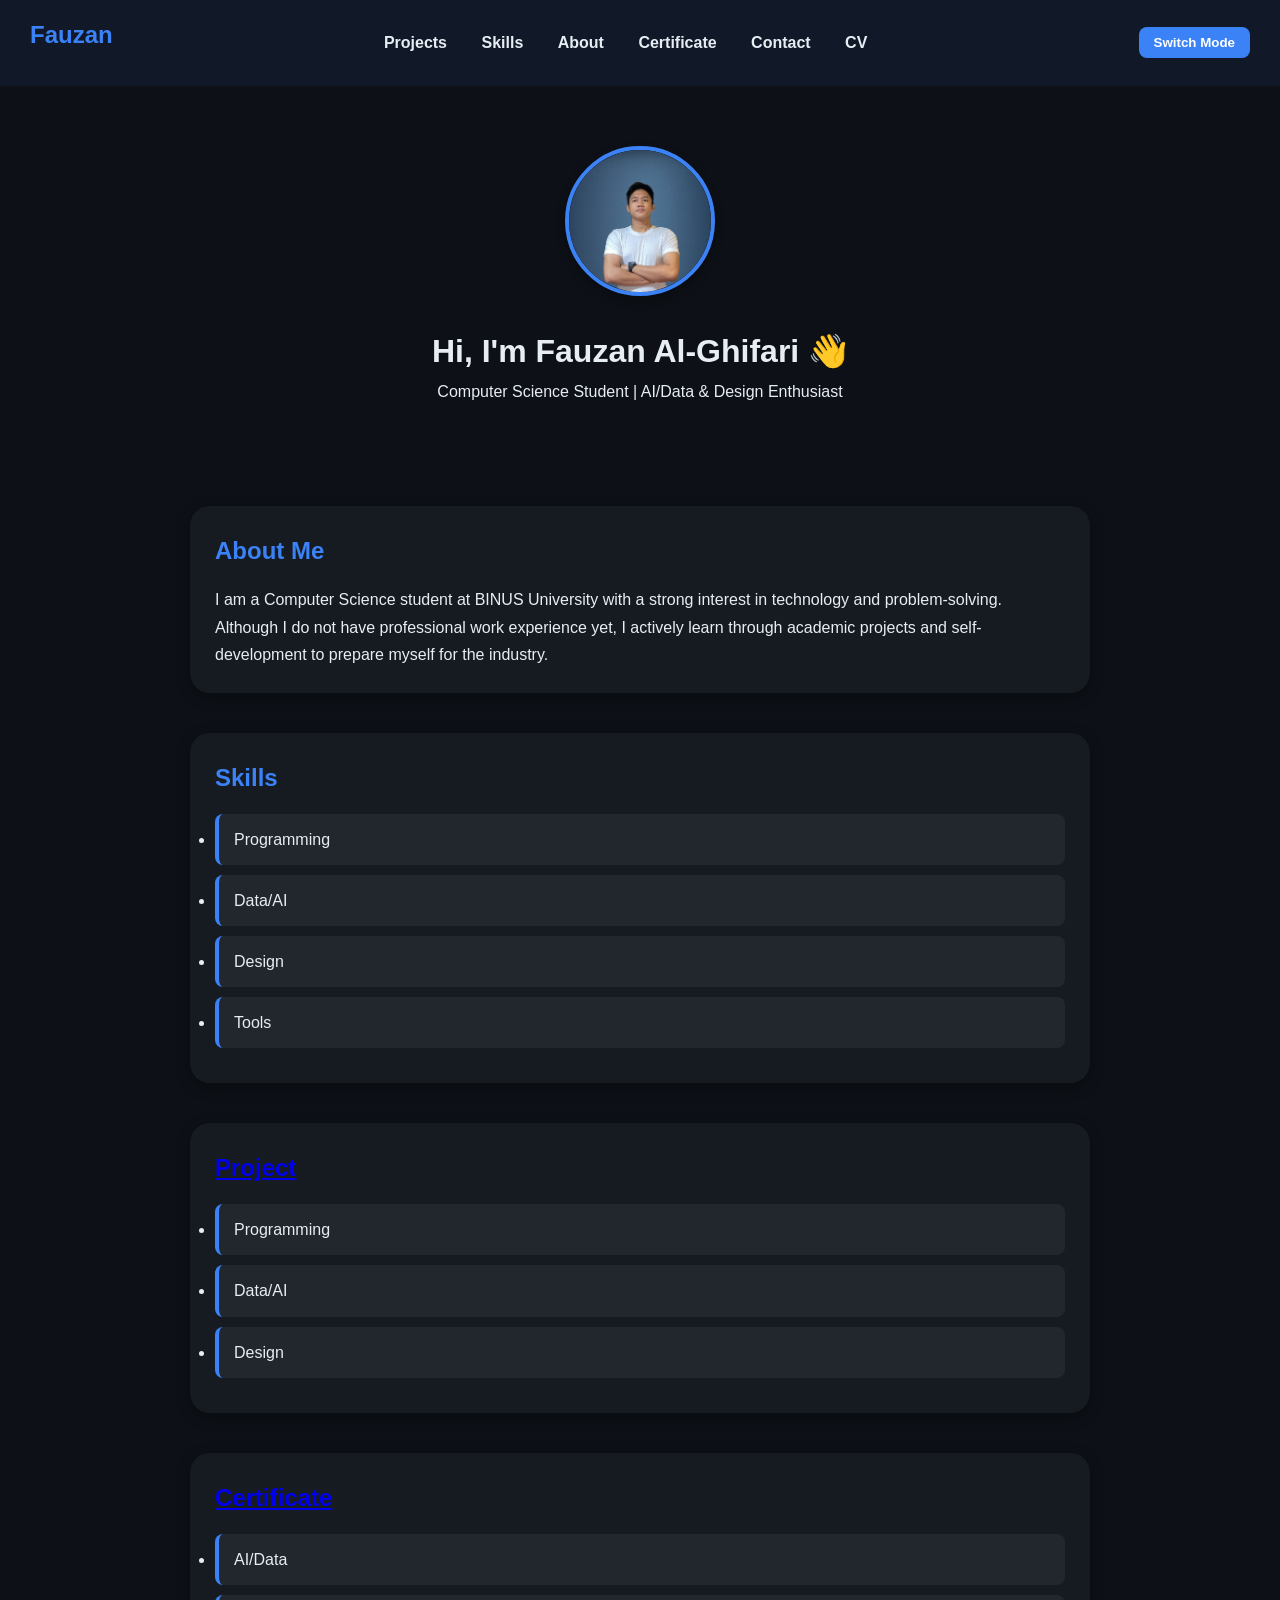
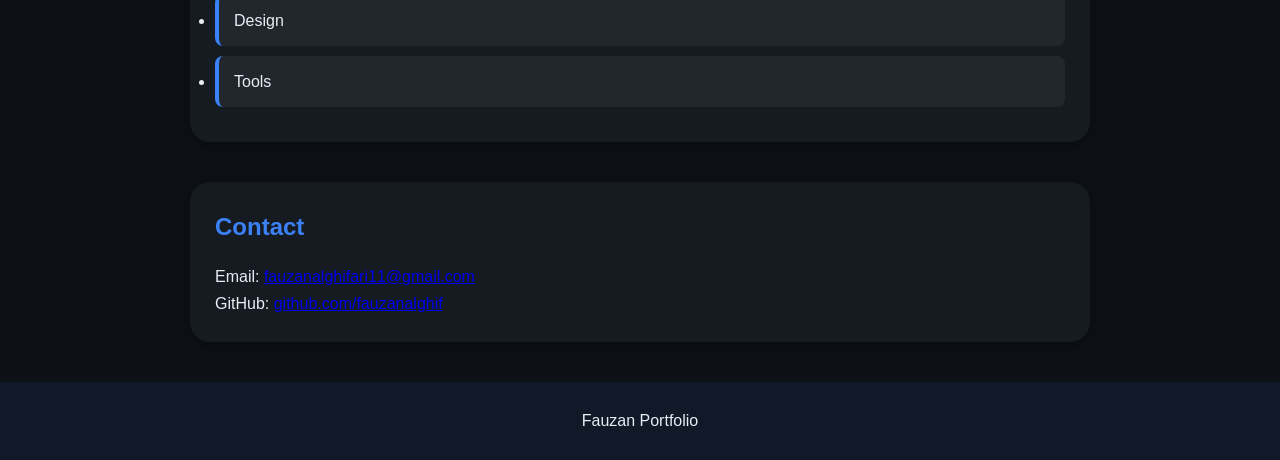
==== index.html @ c95a3c08 "Fix HTML formatting and structure" ====
<!DOCTYPE html>
<html lang="en">
  <head>
    <meta charset="UTF-8" />
    <meta name="viewport" content="width=device-width, initial-scale=1.0" />
    <title>Fauzan Portfolio</title>
    <link rel="stylesheet" href="style.css" />
    <script defer src="script.js"></script>
  </head>
  <body>
    <!-- NAVBAR -->
    <nav>
      <h2>Fauzan</h2>
      <div class="nav-links">
        <a href="#projects">Projects</a>
        <a href="#skills">Skills</a>
        <a href="#about">About</a>
        <a href="#certificate">Certificate</a>
        <a href="#contact">Contact</a>
        <a href="Fauzan Al-Ghifari CV.pdf" target="_blank">CV</a>
      </div>
      <button class="toggle-btn">Switch Mode</button>
    </nav>

    <!-- HEADER -->
    <header>
      <img src="profile.png" alt="Profile Photo" />
      <h1>Hi, I'm Fauzan Al-Ghifari 👋</h1>
      <p>Computer Science Student | AI/Data & Design Enthusiast</p>
    </header>
    
    <!-- ABOUT -->
    <section class="section" id="about">
      <h2>About Me</h2>
      <p>
        I am a Computer Science student at BINUS University with a strong interest in technology and problem-solving. Although I do not have professional work experience yet, I actively learn through academic projects and self-development to prepare myself for the industry.
      </p>
    </section>

 <!-- SKILLS -->
    <section class="section" id="skills">
      <h2>Skills</h2>
      <ul>
        <li>Programming</li>
        <li>Data/AI</li>
        <li>Design</li>
        <li>Tools</li>
      </ul>
    </section>
    
    <!-- PROJECTS -->
    <section class="section" id="projects">
      <h2>
        <a href="project.html">Project</a>
      </h2>
      <ul>
        <li>Programming</li>
        <li>Data/AI</li>
        <li>Design</li>
      </ul>
    </section>

    <!-- CERTIFICATE -->
    <section class="section" id="certificate">
      <h2>
        <a href="certificate.html">Certificate</a>
      </h2>
      <ul>
        <li>AI/Data</li>
        <li>Design</li>
        <li>Tools</li>
      </ul>
    </section>

    <!-- CONTACT -->
    <section class="section" id="contact">
      <h2>Contact</h2>
      <p>
        Email:
        <a href="mailto:fauzanalghifari11@gmail.com"
          >fauzanalghifari11@gmail.com</a
        >
      </p>
      <p>
        GitHub:
        <a href="https://github.com/fauzanalghif" target="_blank"
          >github.com/fauzanalghif</a
        >
      </p>
    </section>

    <footer>
      <p>Fauzan Portfolio</p>
    </footer>
  </body>
</html>
---- style.css ----
/* ===== VARIABLES ===== */
:root {
  --bg: #0d1117;
  --card: #161b22;
  --text: #e6edf3;
  --accent: #3b82f6;
  --nav-bg: #111827;
}

body.light-mode {
  --bg: #f5f7fb;
  --card: #ffffff;
  --text: #1b1f23;
  --accent: #0078d7;
  --nav-bg: #e2e8f0;
}

/* ===== GLOBAL ===== */
* {
  margin: 0;
  padding: 0;
  box-sizing: border-box;
  font-family: "Poppins", sans-serif;
}

body {
  background: var(--bg);
  color: var(--text);
  line-height: 1.7;
  transition: background 0.3s, color 0.3s;
}

/* ===== NAVBAR ===== */
nav {
  background: var(--nav-bg);
  padding: 15px 30px;
  display: flex;
  justify-content: space-between;
  align-items: center;
  position: sticky;
  top: 0;
  z-index: 10;
}

.nav-links a {
  color: var(--text);
  text-decoration: none;
  margin: 0 15px;
  font-weight: 600;
  transition: 0.2s;
}

.nav-links a:hover {
  color: var(--accent);
}

.toggle-btn {
  border: none;
  background: var(--accent);
  color: white;
  padding: 8px 15px;
  border-radius: 8px;
  cursor: pointer;
  font-weight: bold;
}

/* ===== HEADER ===== */
header {
  text-align: center;
  padding: 60px 20px;
}

header img {
  width: 150px;
  height: 150px;
  border-radius: 50%;
  border: 4px solid var(--accent);
  box-shadow: 0 4px 10px rgba(0, 0, 0, 0.4);
  margin-bottom: 20px;
}

/* ===== SECTIONS ===== */
.section {
  max-width: 900px;
  margin: 40px auto;
  padding: 25px;
  background: var(--card);
  border-radius: 20px;
  box-shadow: 0 4px 14px rgba(0, 0, 0, 0.4);
  animation: fadeUp 0.7s ease;
}

h2 {
  margin-bottom: 15px;
  color: var(--accent);
}

li {
  background: rgba(255, 255, 255, 0.05);
  margin: 10px 0;
  padding: 12px 15px;
  border-left: 4px solid var(--accent);
  border-radius: 8px;
}

@keyframes fadeUp {
  from {
    opacity: 0;
    transform: translateY(20px);
  }
  to {
    opacity: 1;
    transform: translateY(0);
  }
}

/* ===== FOOTER ===== */
footer {
  text-align: center;
  padding: 25px;
  margin-top: 40px;
  background: var(--nav-bg);
}

/* ===== RESPONSIVE ===== */
@media (max-width: 600px) {
  nav {
    flex-direction: column;
  }
  .nav-links {
    margin-top: 10px;
  }
}
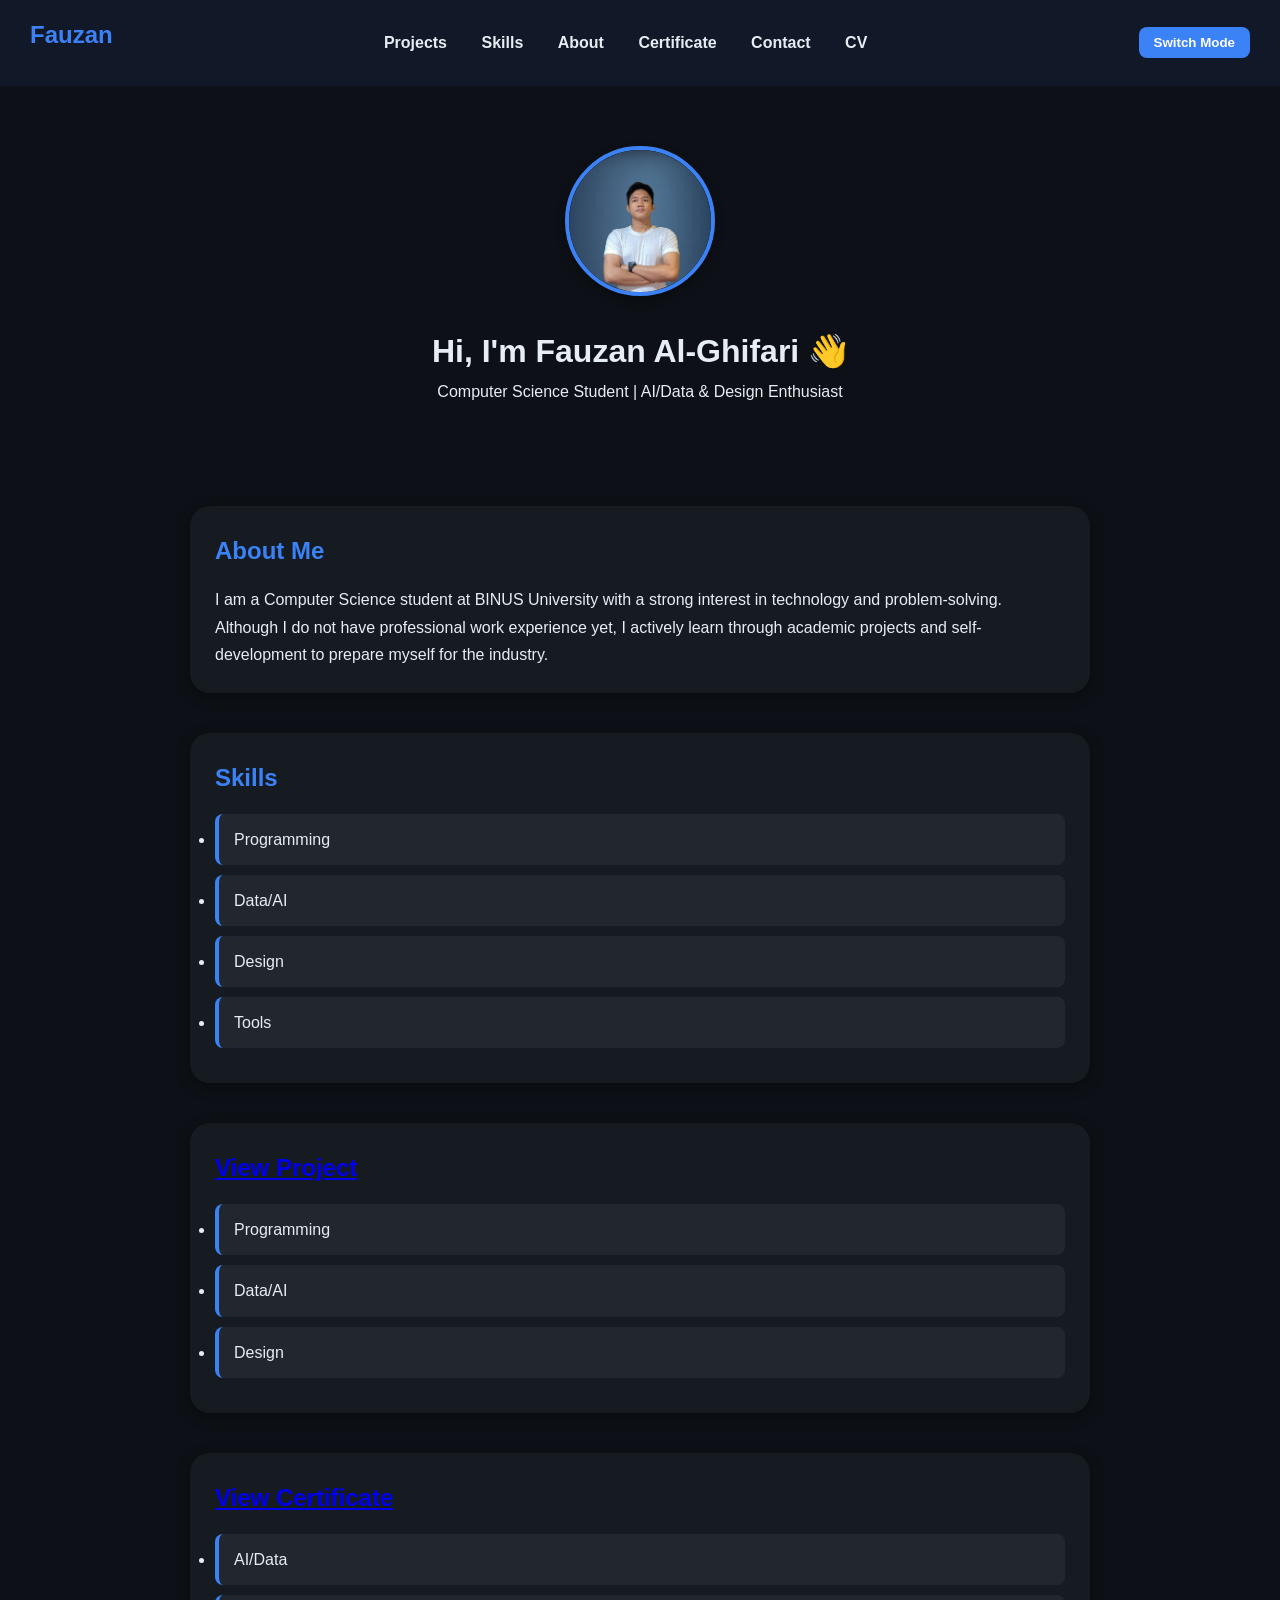
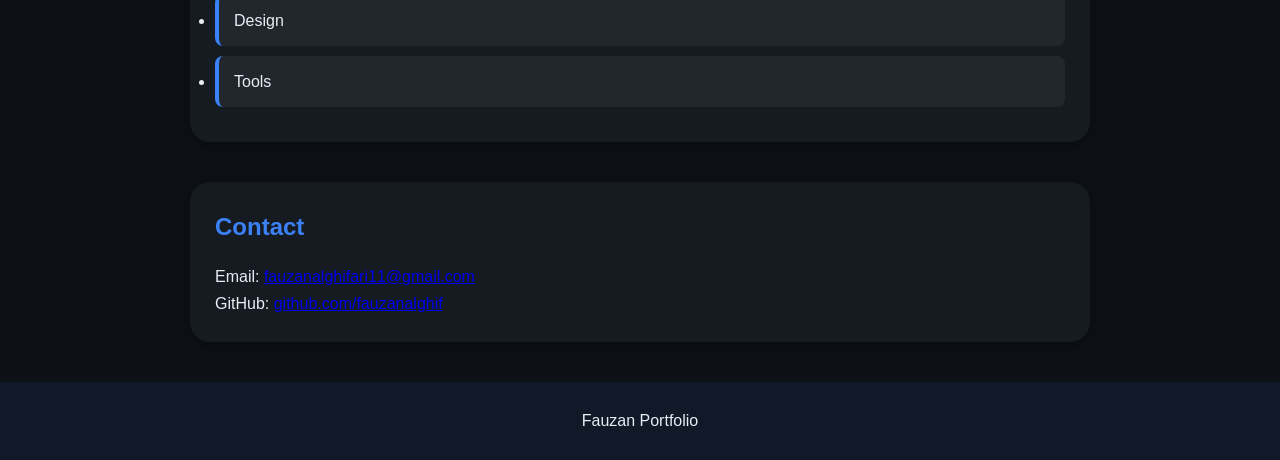
==== commit 7a10c96d: "Update index.html" ====
--- a/index.html
+++ b/index.html
@@ -51,7 +51,7 @@
     <!-- PROJECTS -->
     <section class="section" id="projects">
       <h2>
-        <a href="project.html">Project</a>
+        <a href="project.html" class="view-link">View Project</a>
       </h2>
       <ul>
         <li>Programming</li>
@@ -63,7 +63,7 @@
     <!-- CERTIFICATE -->
     <section class="section" id="certificate">
       <h2>
-        <a href="certificate.html">Certificate</a>
+        <a href="certificate.html" class="view-link">View Certificate</a>
       </h2>
       <ul>
         <li>AI/Data</li>
--- a/style.css
+++ b/style.css
@@ -95,6 +95,16 @@
   color: var(--accent);
 }
 
+/* link style */
+.section-link {
+  text-decoration: none;
+  color: var(--accent);
+}
+
+.section-link:hover {
+  opacity: 0.8;
+}
+
 li {
   background: rgba(255, 255, 255, 0.05);
   margin: 10px 0;
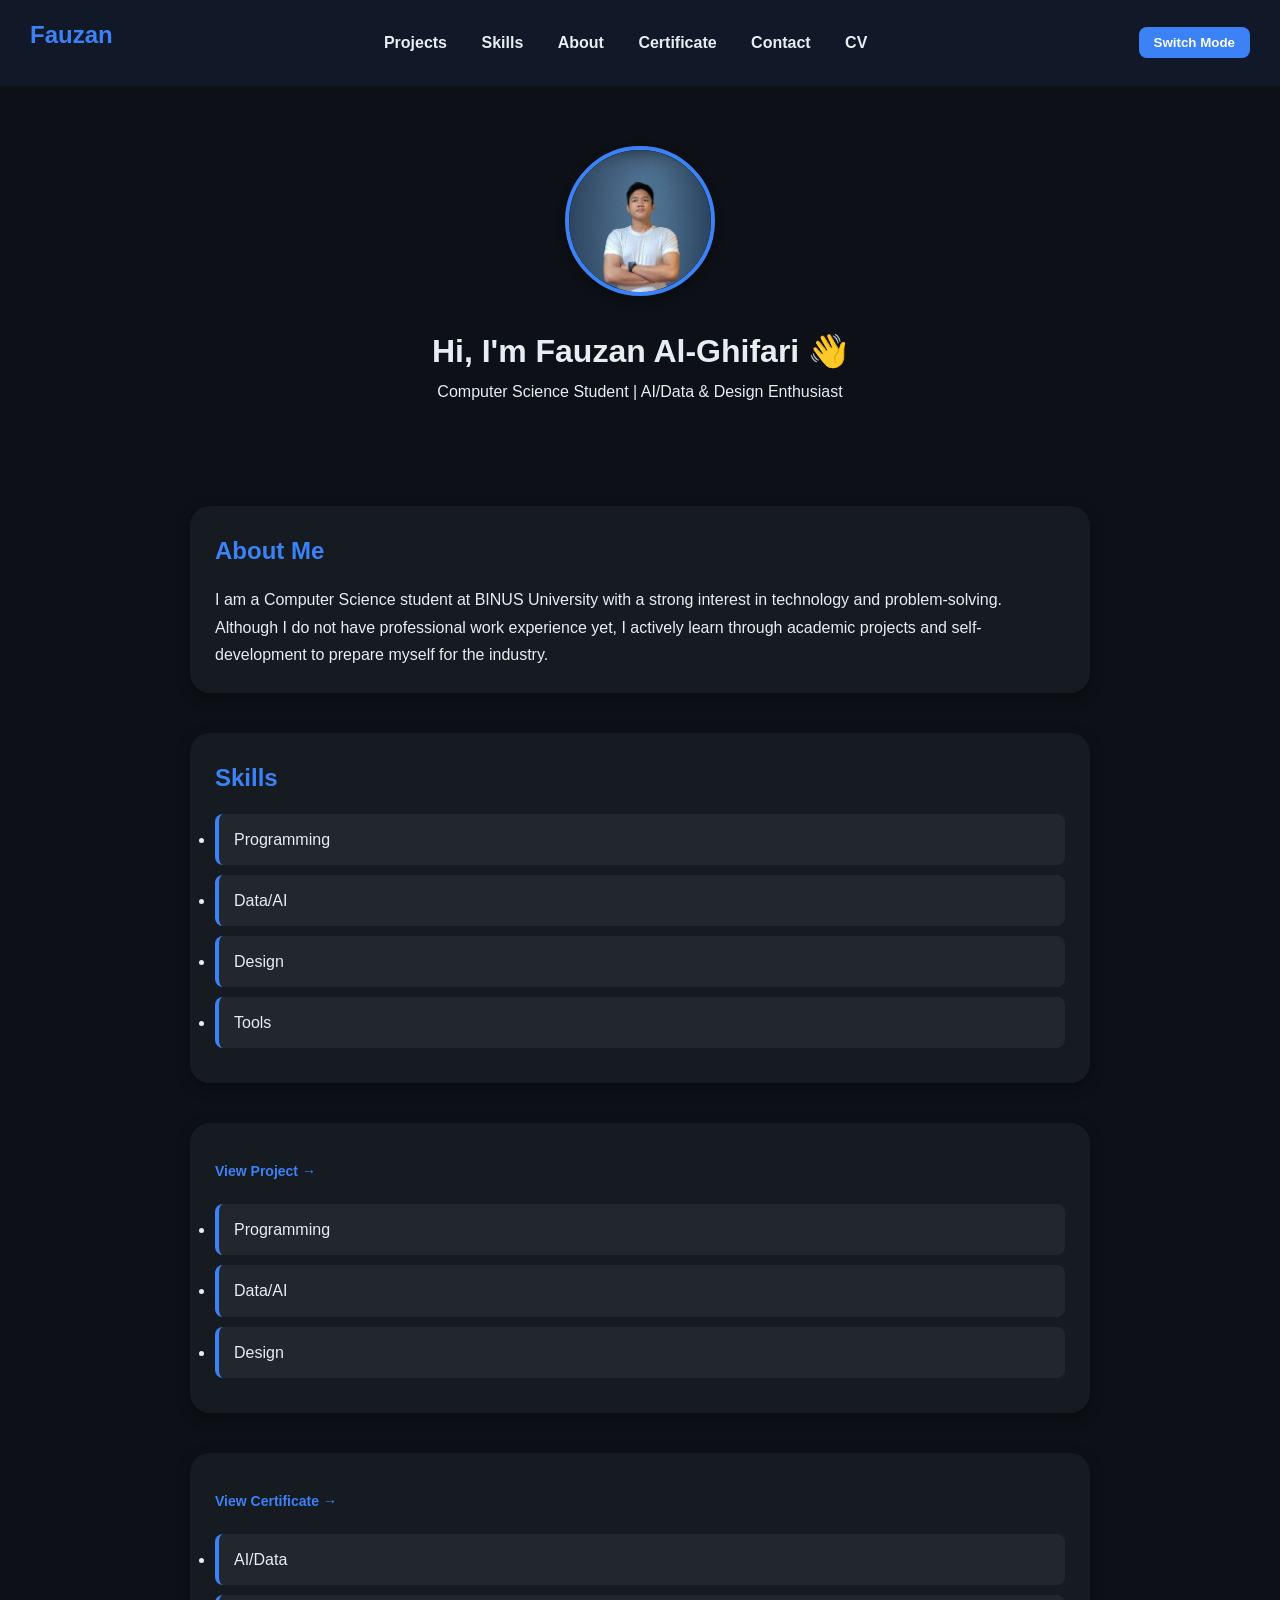
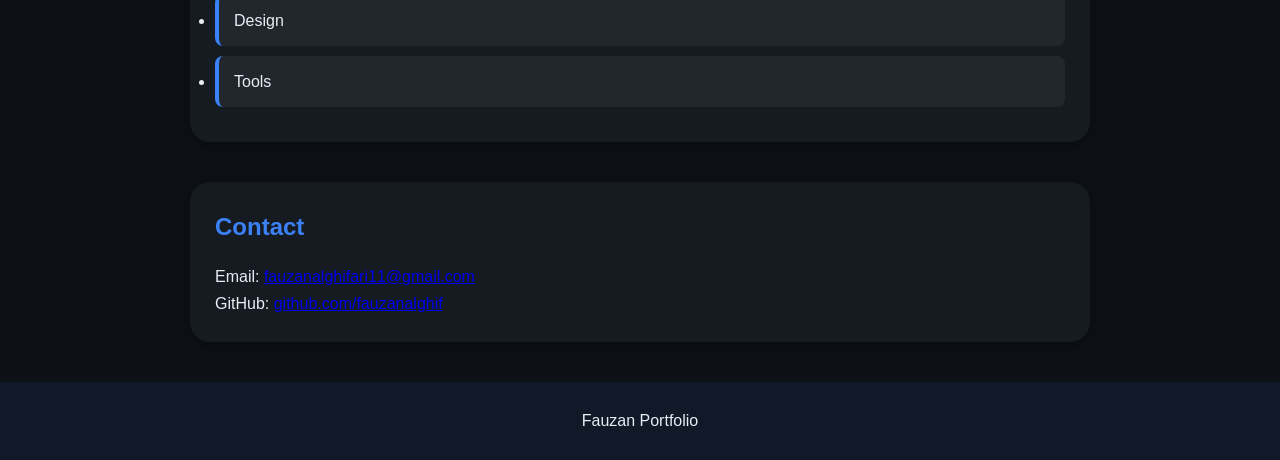
==== commit 867fda81: "Update index.html" ====
--- a/index.html
+++ b/index.html
@@ -48,10 +48,10 @@
       </ul>
     </section>
     
-    <!-- PROJECTS -->
+    <!-- PROJECT -->
     <section class="section" id="projects">
       <h2>
-        <a href="project.html" class="view-link">View Project</a>
+        <a href="project.html" class="view-link">View Project →</a>
       </h2>
       <ul>
         <li>Programming</li>
@@ -63,7 +63,7 @@
     <!-- CERTIFICATE -->
     <section class="section" id="certificate">
       <h2>
-        <a href="certificate.html" class="view-link">View Certificate</a>
+        <a href="certificate.html" class="view-link">View Certificate →</a>
       </h2>
       <ul>
         <li>AI/Data</li>
--- a/style.css
+++ b/style.css
@@ -96,13 +96,10 @@
 }
 
 /* link style */
-.section-link {
+.view-link {
   text-decoration: none;
   color: var(--accent);
-}
-
-.section-link:hover {
-  opacity: 0.8;
+  font-size: 14px;
 }
 
 li {
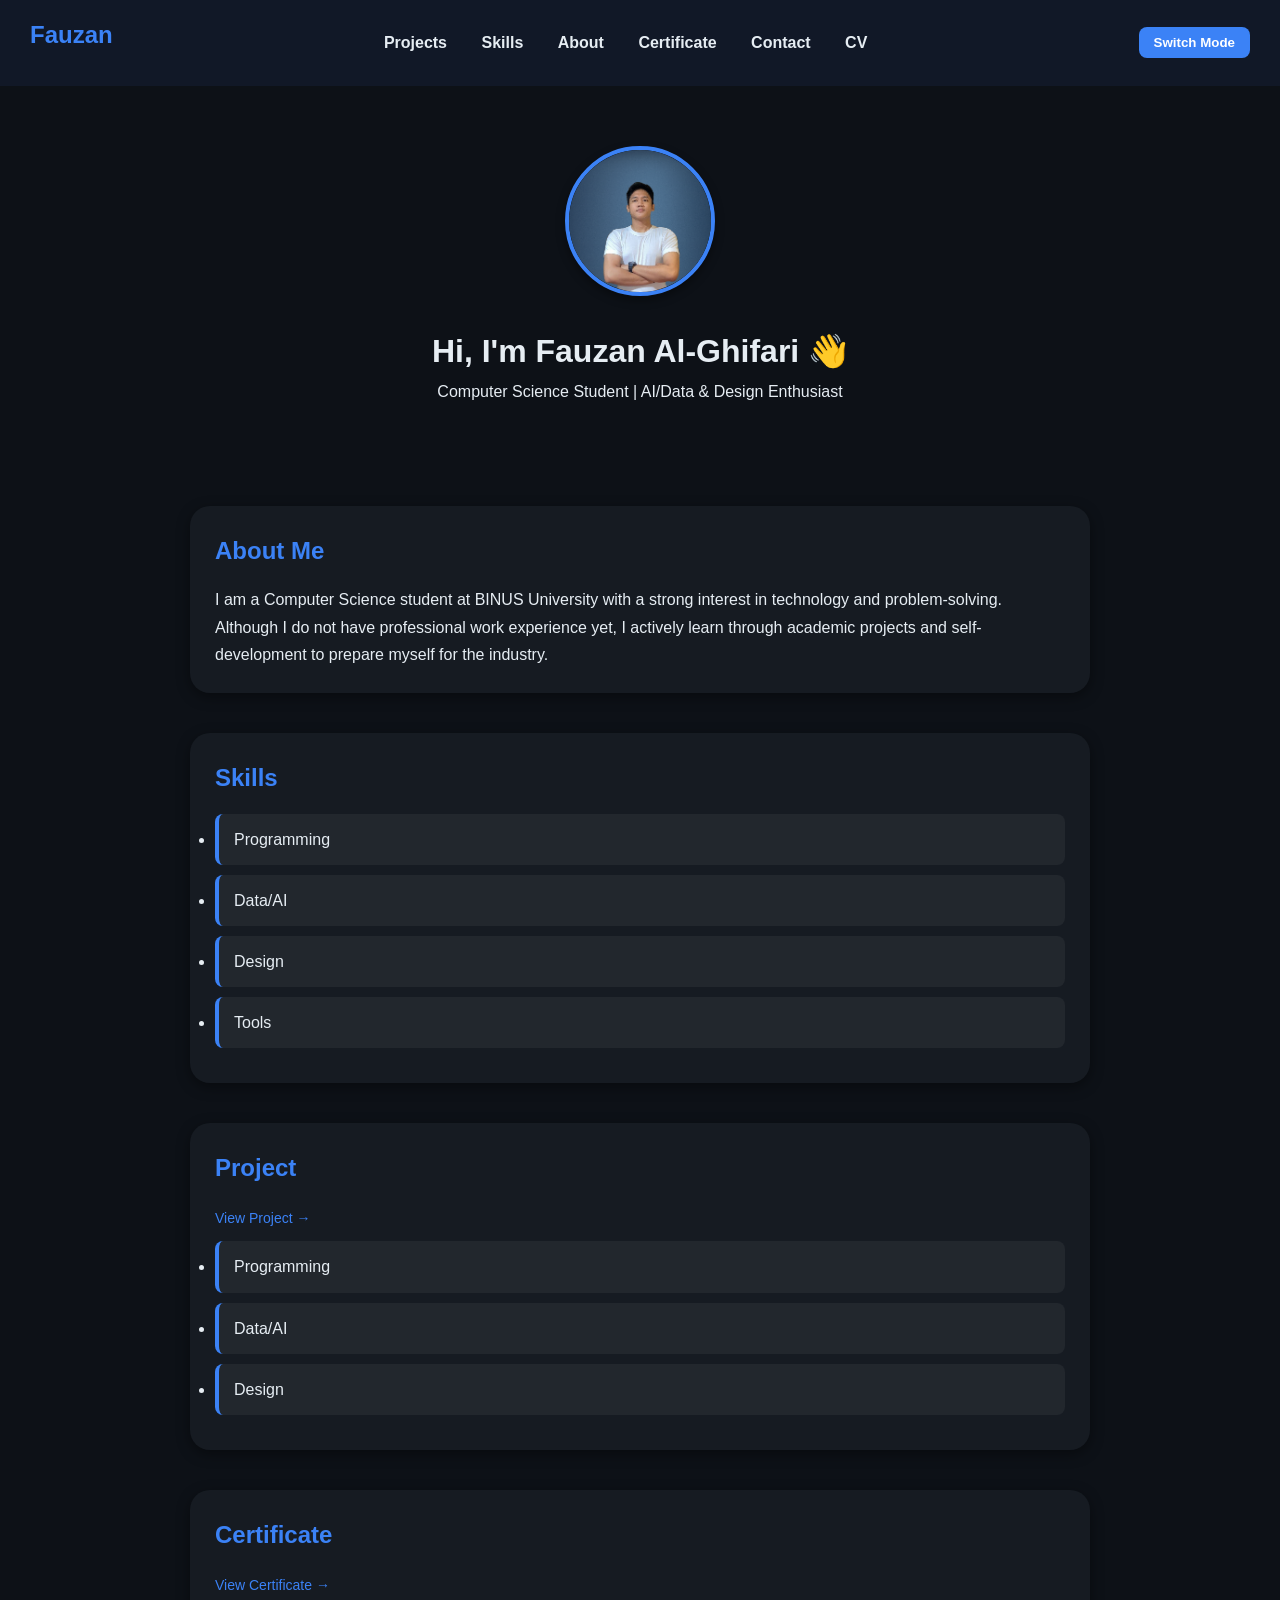
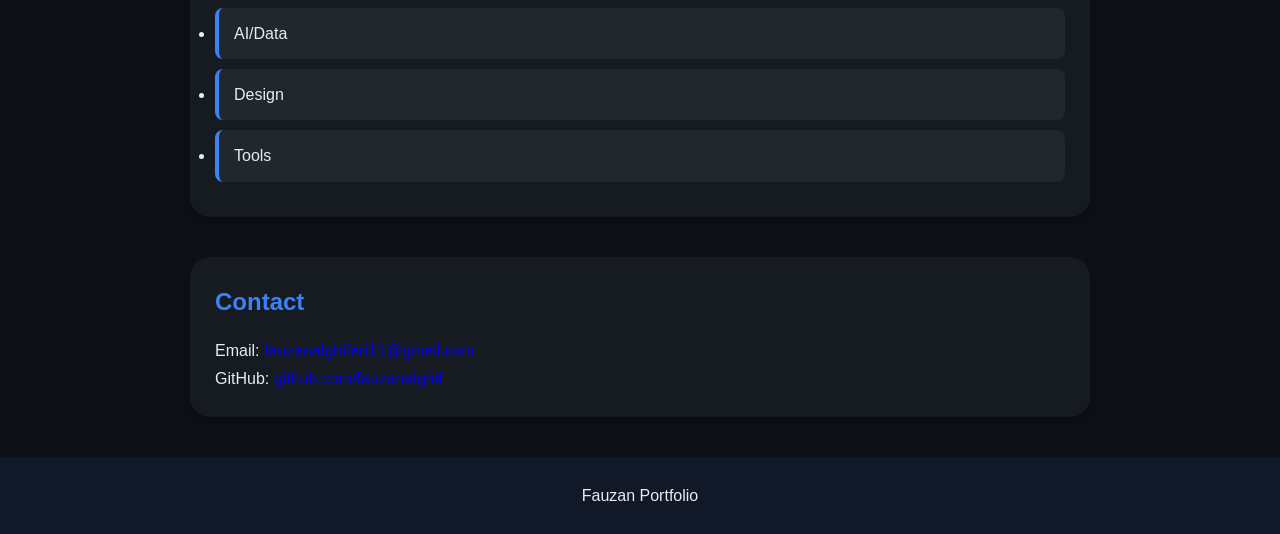
==== commit 76766c71: "Update index.html" ====
--- a/index.html
+++ b/index.html
@@ -50,9 +50,9 @@
     
     <!-- PROJECT -->
     <section class="section" id="projects">
-      <h2>
-        <a href="project.html" class="view-link">View Project →</a>
-      </h2>
+      <h2>Project</h2>
+      <a href="project.html" class="view-link">View Project →</a>
+      
       <ul>
         <li>Programming</li>
         <li>Data/AI</li>
@@ -62,9 +62,9 @@
 
     <!-- CERTIFICATE -->
     <section class="section" id="certificate">
-      <h2>
-        <a href="certificate.html" class="view-link">View Certificate →</a>
-      </h2>
+      <h2>Certificate</h2>
+      <a href="certificate.html" class="view-link">View Certificate →</a>
+    
       <ul>
         <li>AI/Data</li>
         <li>Design</li>
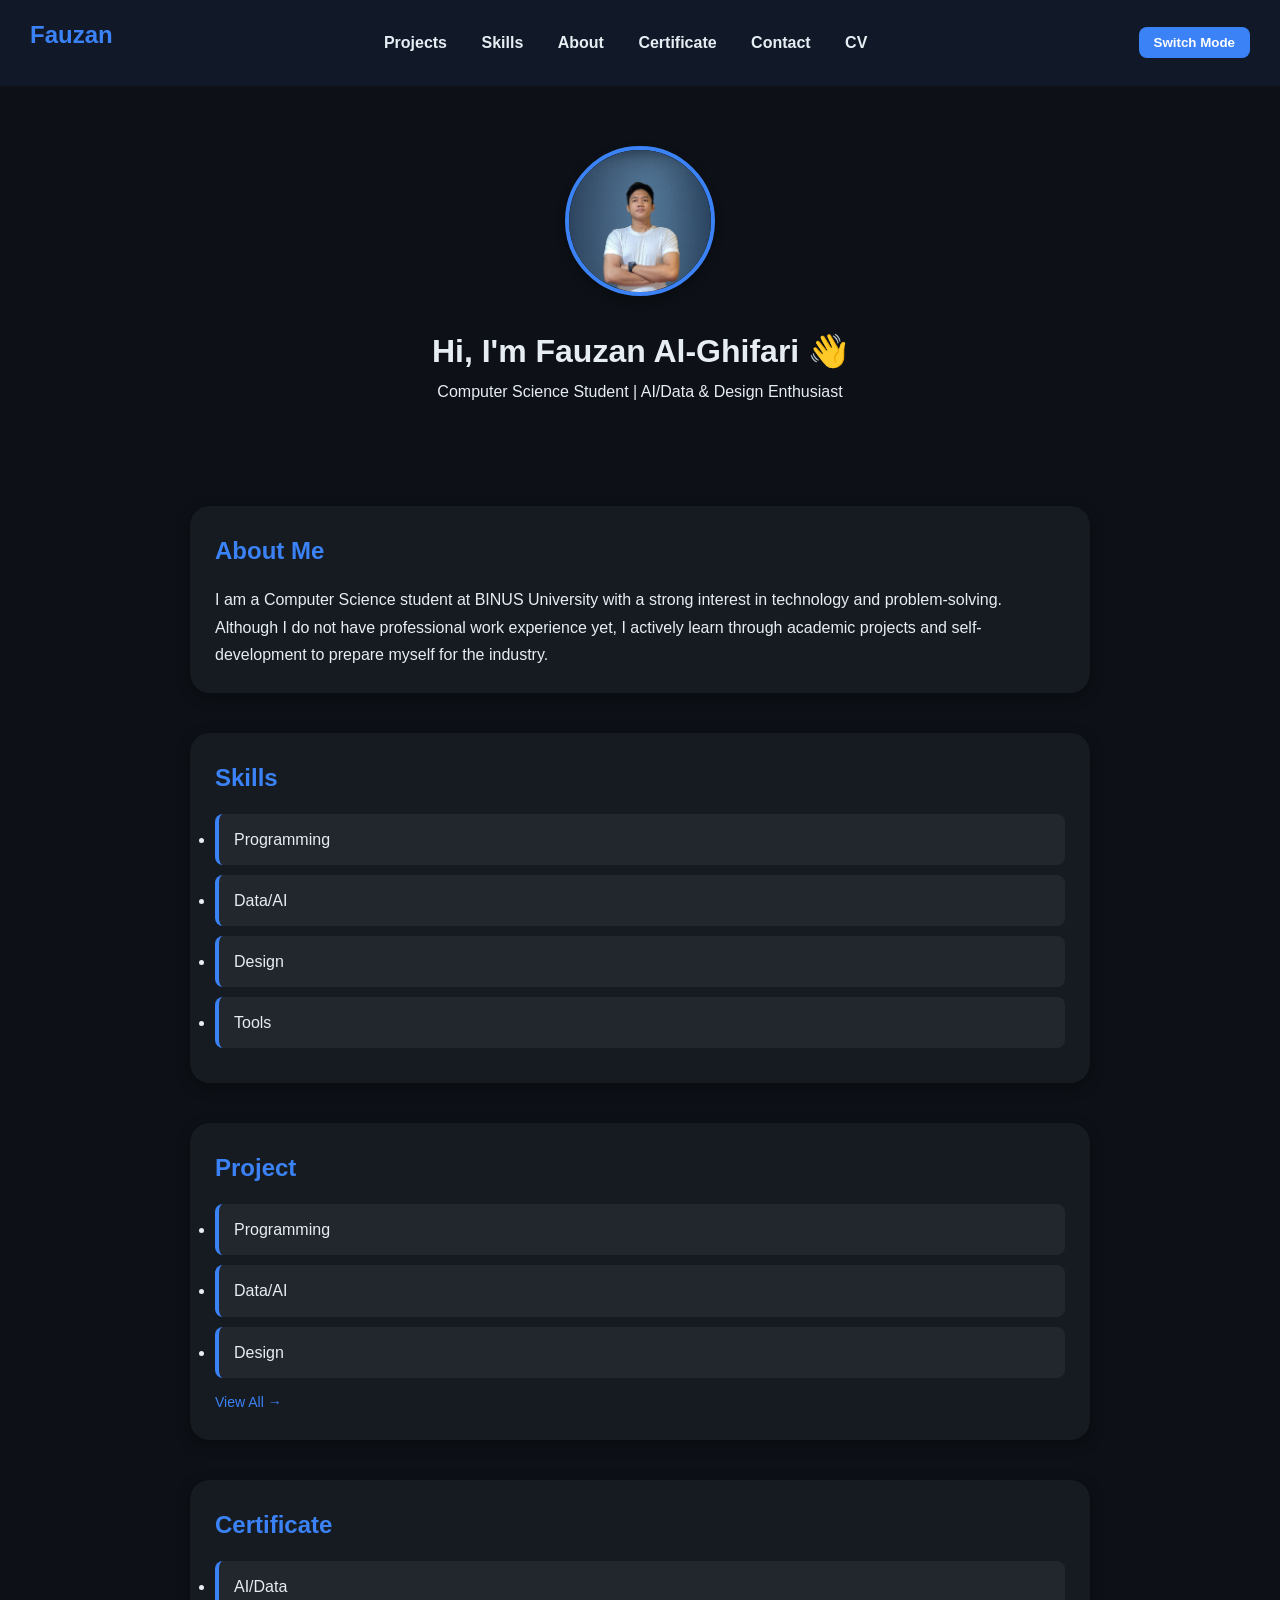
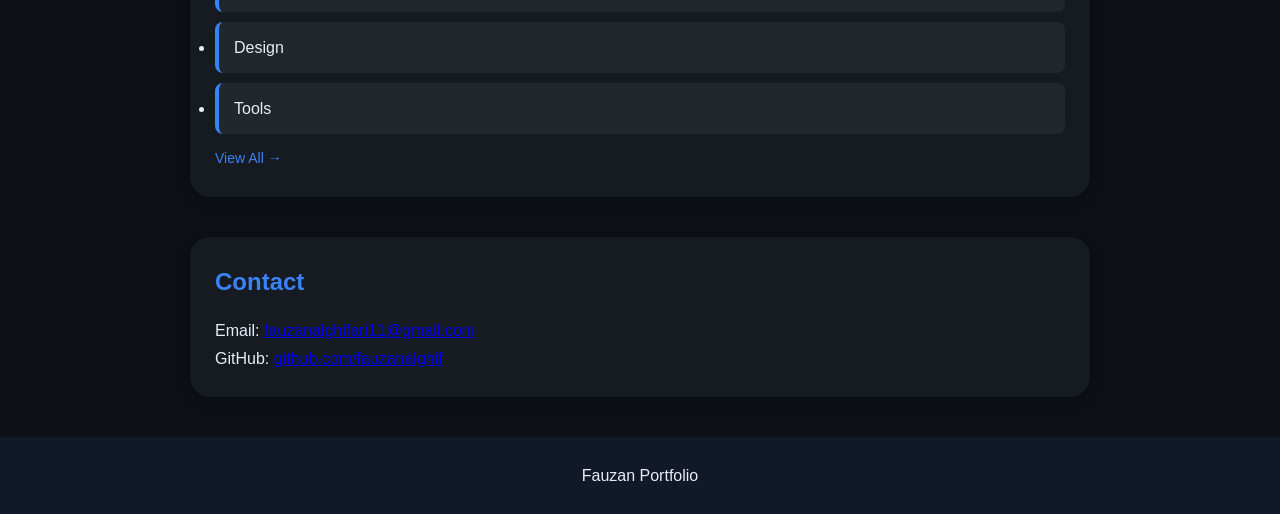
==== commit 2d917fd2: "Update index.html" ====
--- a/index.html
+++ b/index.html
@@ -51,25 +51,27 @@
     <!-- PROJECT -->
     <section class="section" id="projects">
       <h2>Project</h2>
-      <a href="project.html" class="view-link">View Project →</a>
       
       <ul>
         <li>Programming</li>
         <li>Data/AI</li>
         <li>Design</li>
       </ul>
+
+      <a href="project.html" class="view-link">View All →</a>
     </section>
 
     <!-- CERTIFICATE -->
     <section class="section" id="certificate">
       <h2>Certificate</h2>
-      <a href="certificate.html" class="view-link">View Certificate →</a>
     
       <ul>
         <li>AI/Data</li>
         <li>Design</li>
         <li>Tools</li>
       </ul>
+
+      <a href="certificate.html" class="view-link">View All →</a>
     </section>
 
     <!-- CONTACT -->
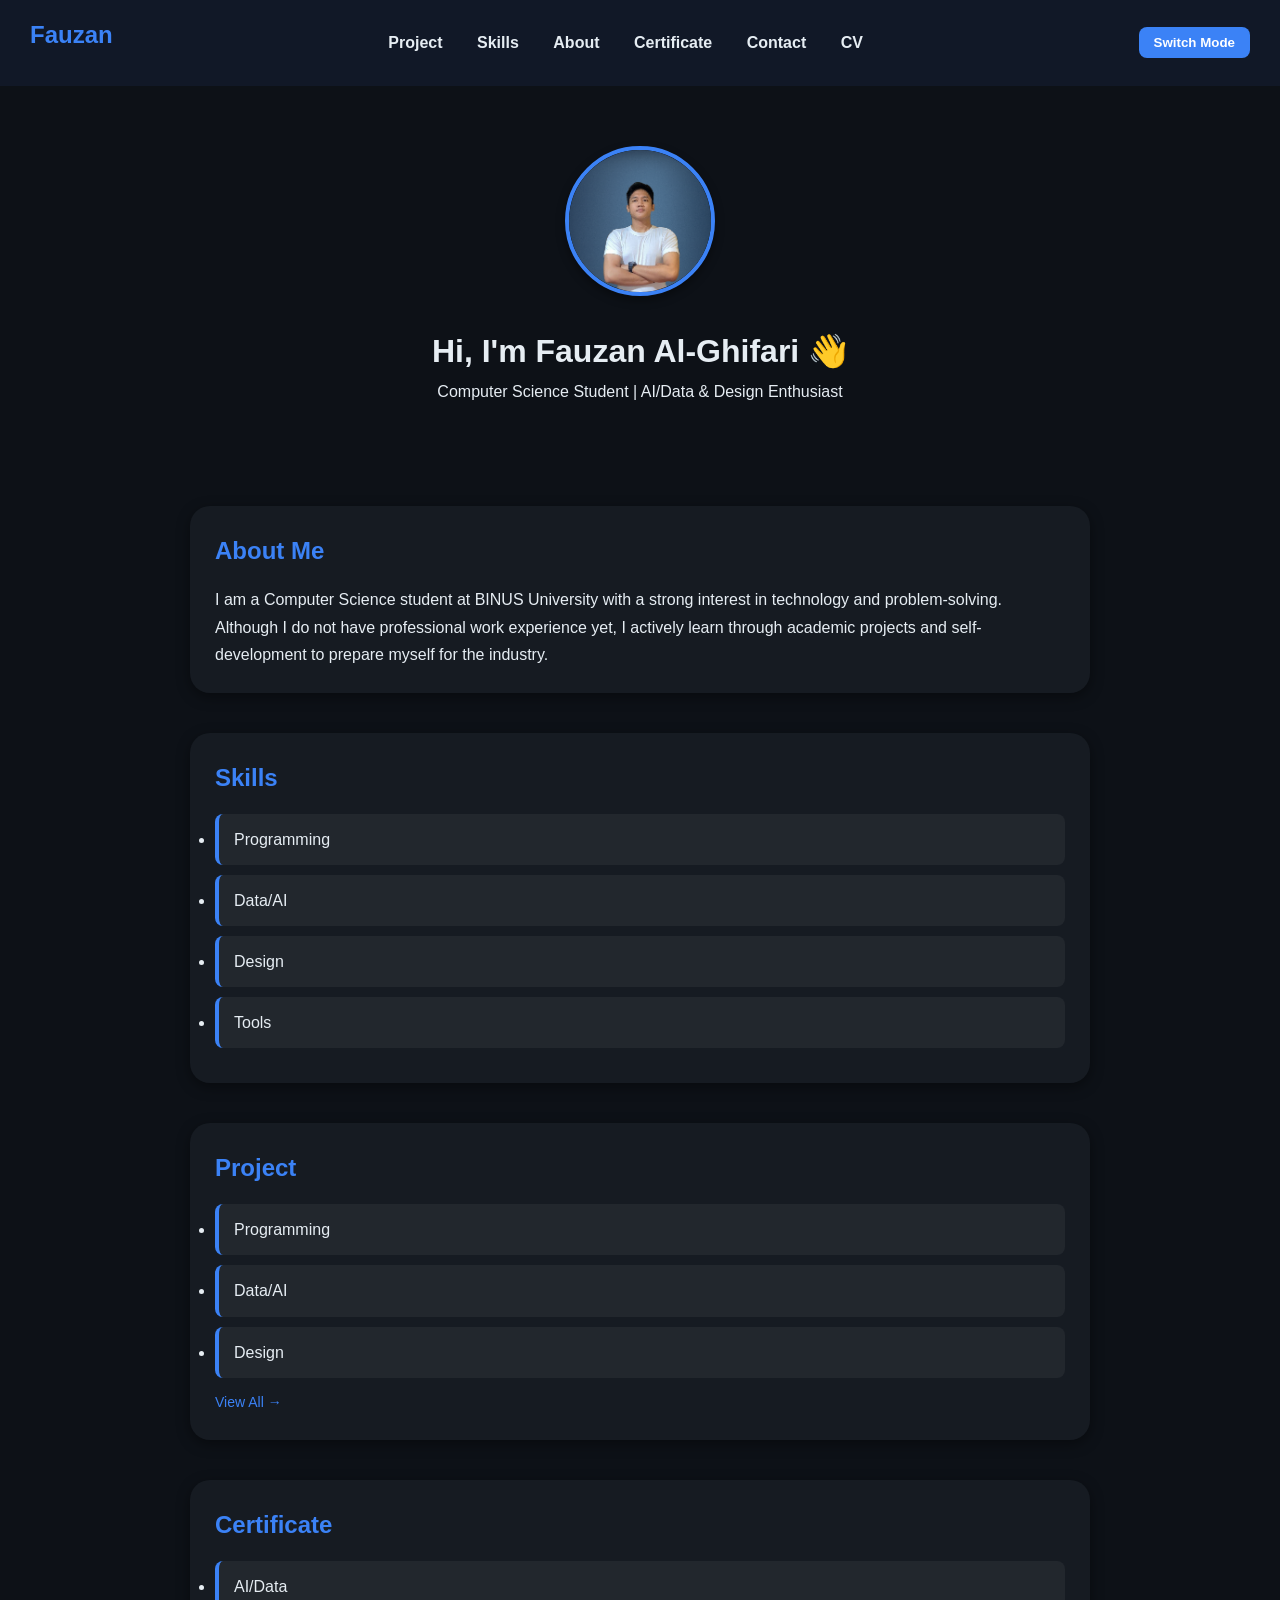
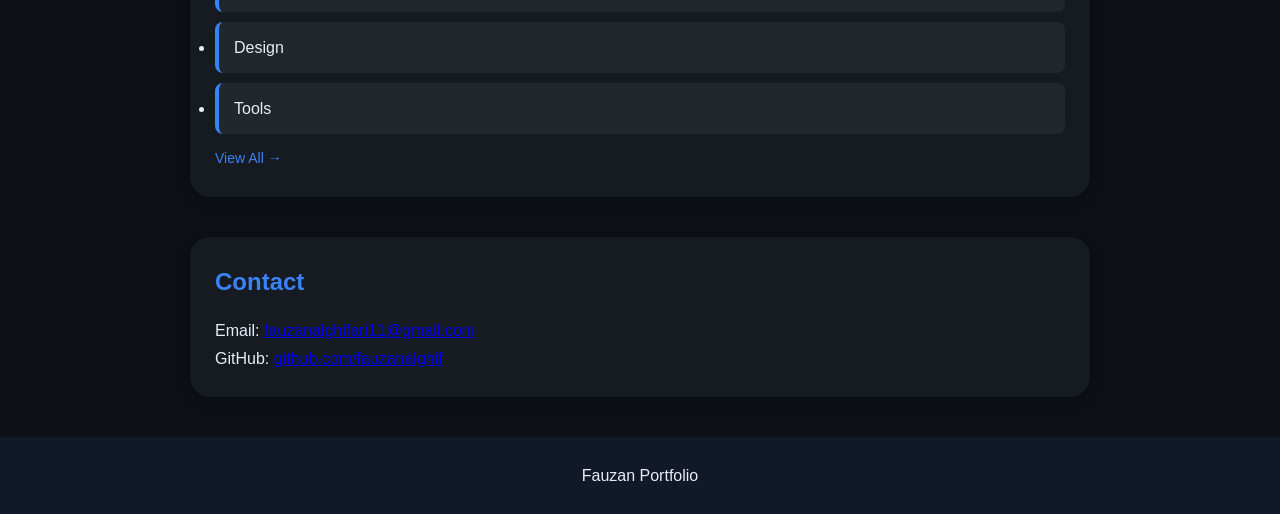
==== commit 4ee22488: "Update index.html" ====
--- a/index.html
+++ b/index.html
@@ -12,7 +12,7 @@
     <nav>
       <h2>Fauzan</h2>
       <div class="nav-links">
-        <a href="#projects">Projects</a>
+        <a href="#project">Project</a>
         <a href="#skills">Skills</a>
         <a href="#about">About</a>
         <a href="#certificate">Certificate</a>
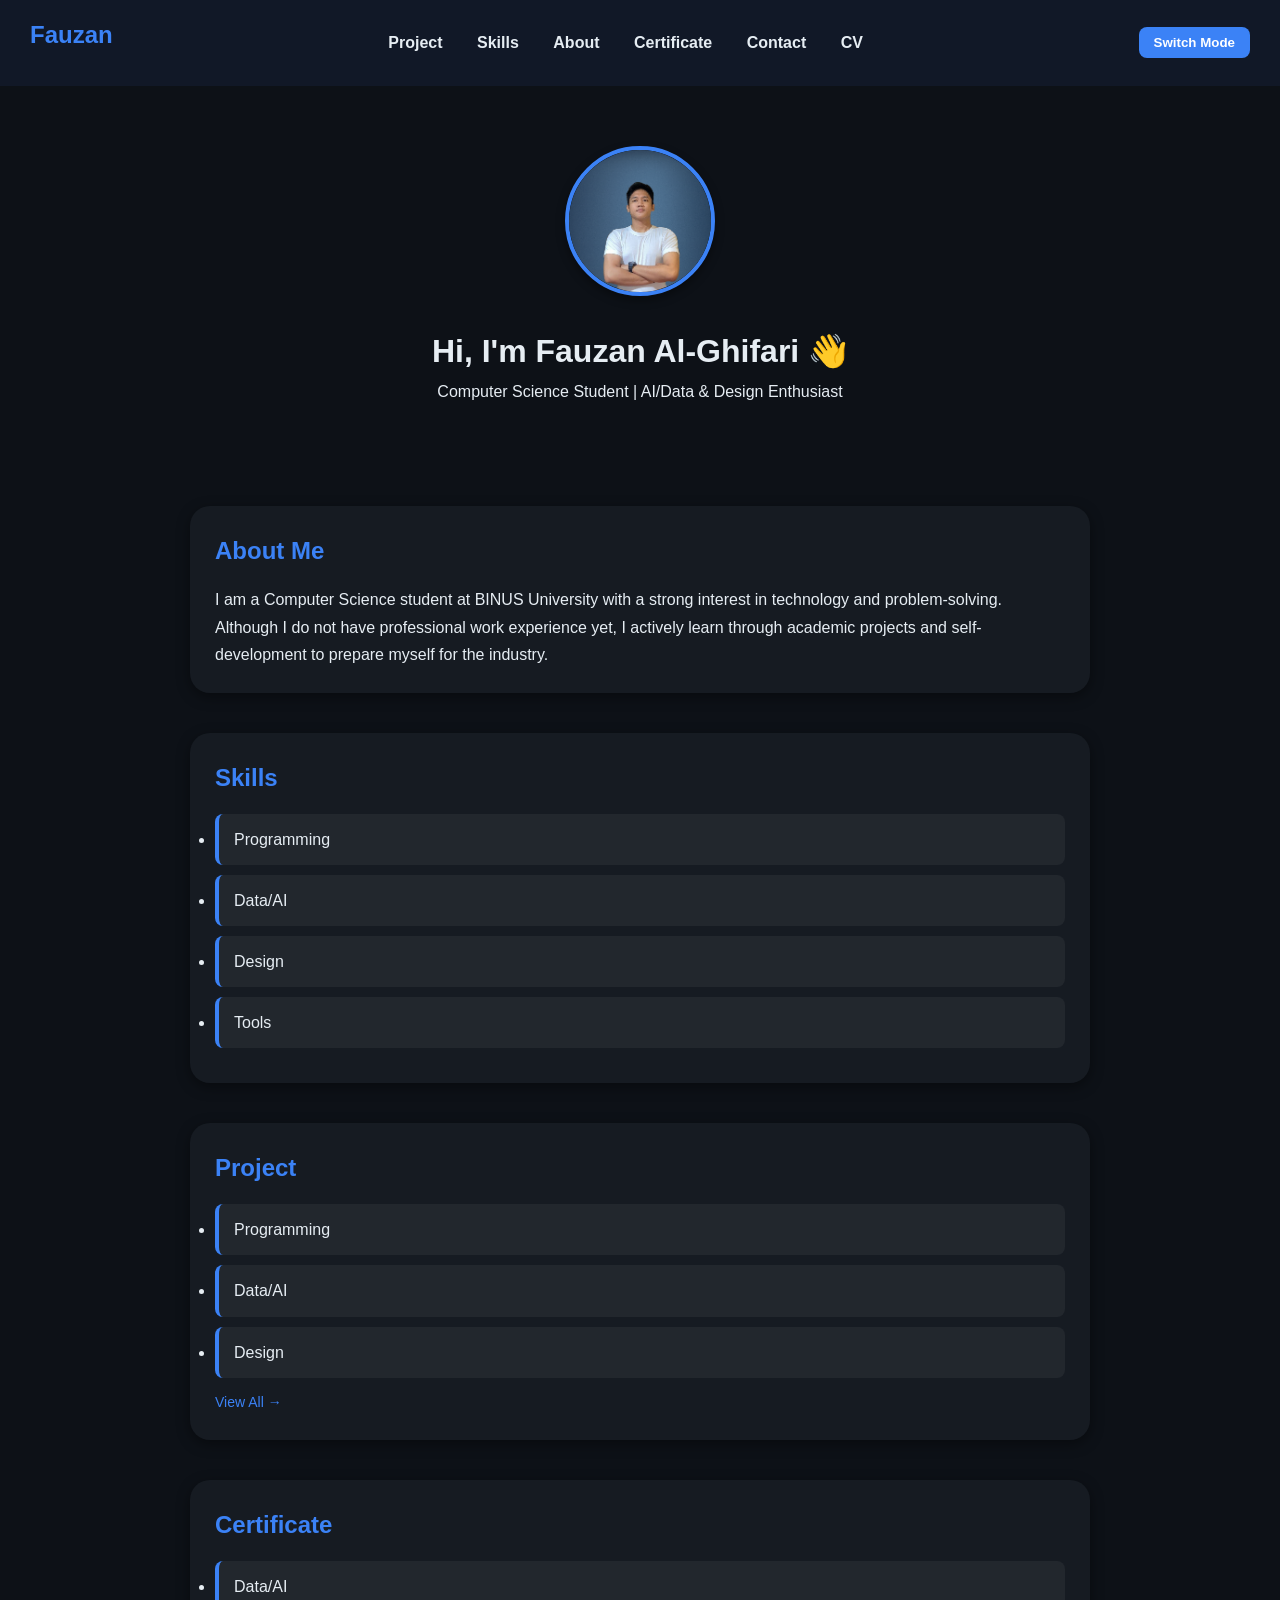
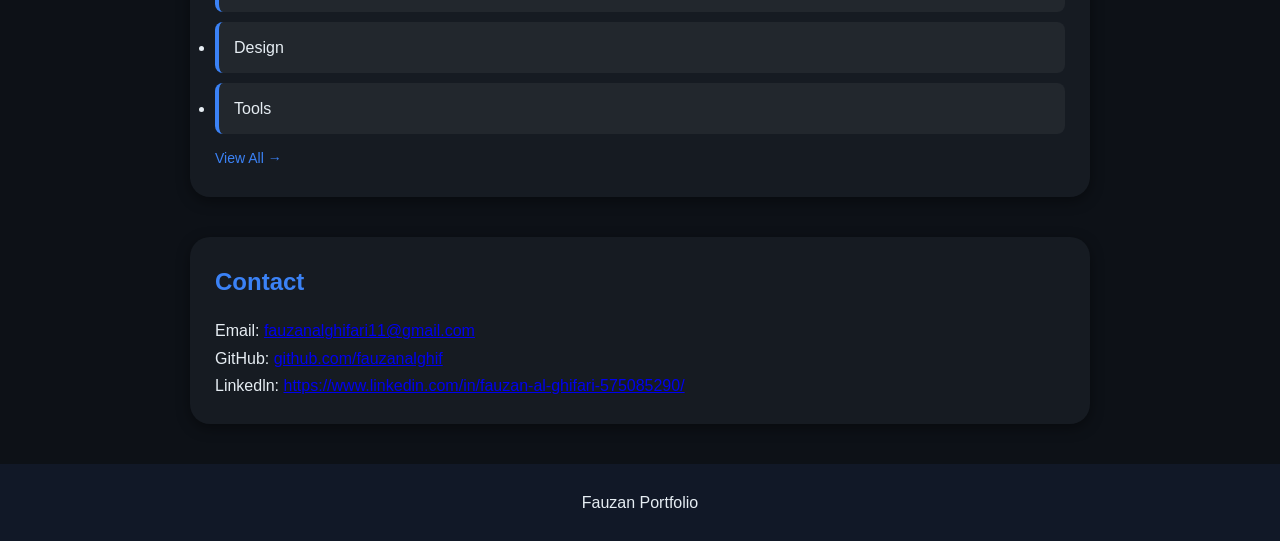
==== commit eaa5c842: "Update index.html" ====
--- a/index.html
+++ b/index.html
@@ -66,7 +66,7 @@
       <h2>Certificate</h2>
     
       <ul>
-        <li>AI/Data</li>
+        <li>Data/AI</li>
         <li>Design</li>
         <li>Tools</li>
       </ul>
@@ -80,14 +80,17 @@
       <p>
         Email:
         <a href="mailto:fauzanalghifari11@gmail.com"
-          >fauzanalghifari11@gmail.com</a
-        >
+          >fauzanalghifari11@gmail.com</a>
       </p>
       <p>
         GitHub:
         <a href="https://github.com/fauzanalghif" target="_blank"
-          >github.com/fauzanalghif</a
-        >
+          >github.com/fauzanalghif</a>
+      </p>
+      <p>
+        Linkedln:
+      <a href="https://www.linkedin.com/in/fauzan-al-ghifari-575085290/" target="_blank"
+        >https://www.linkedin.com/in/fauzan-al-ghifari-575085290/</a>
       </p>
     </section>
 
